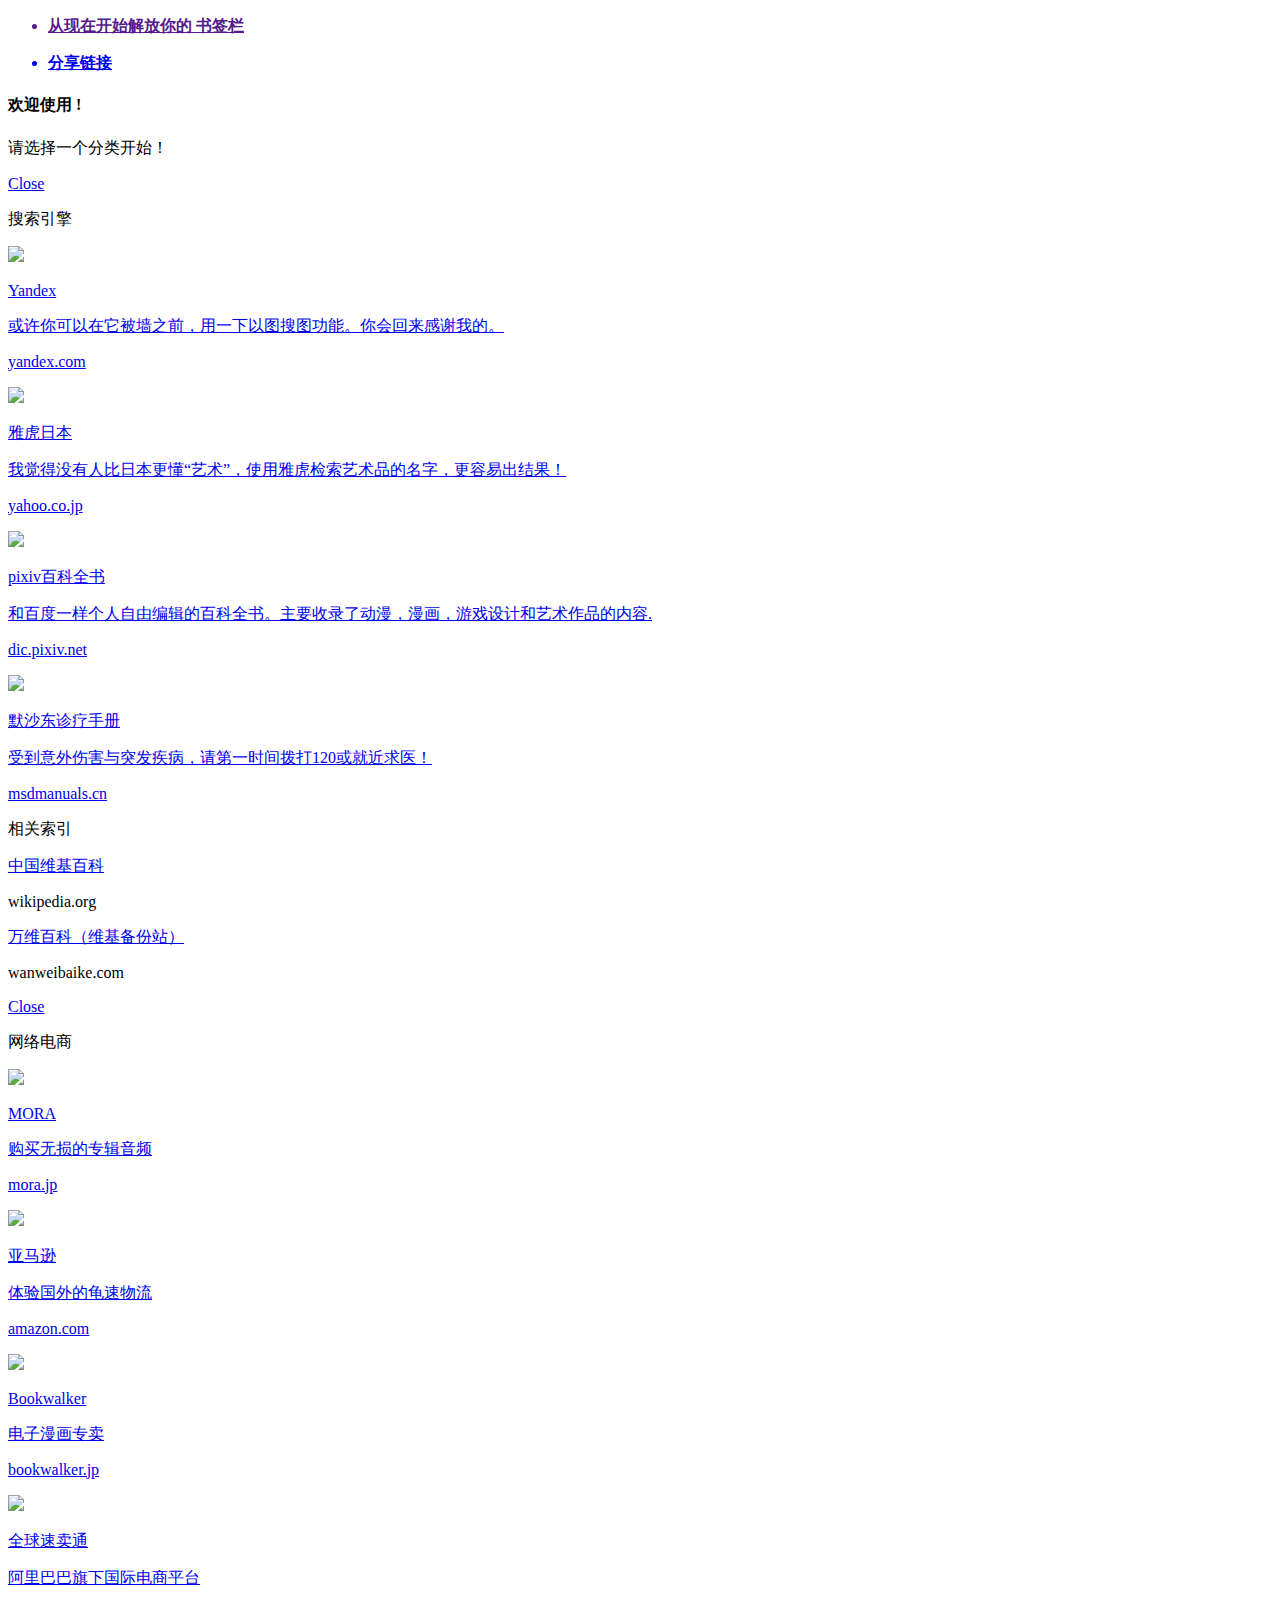
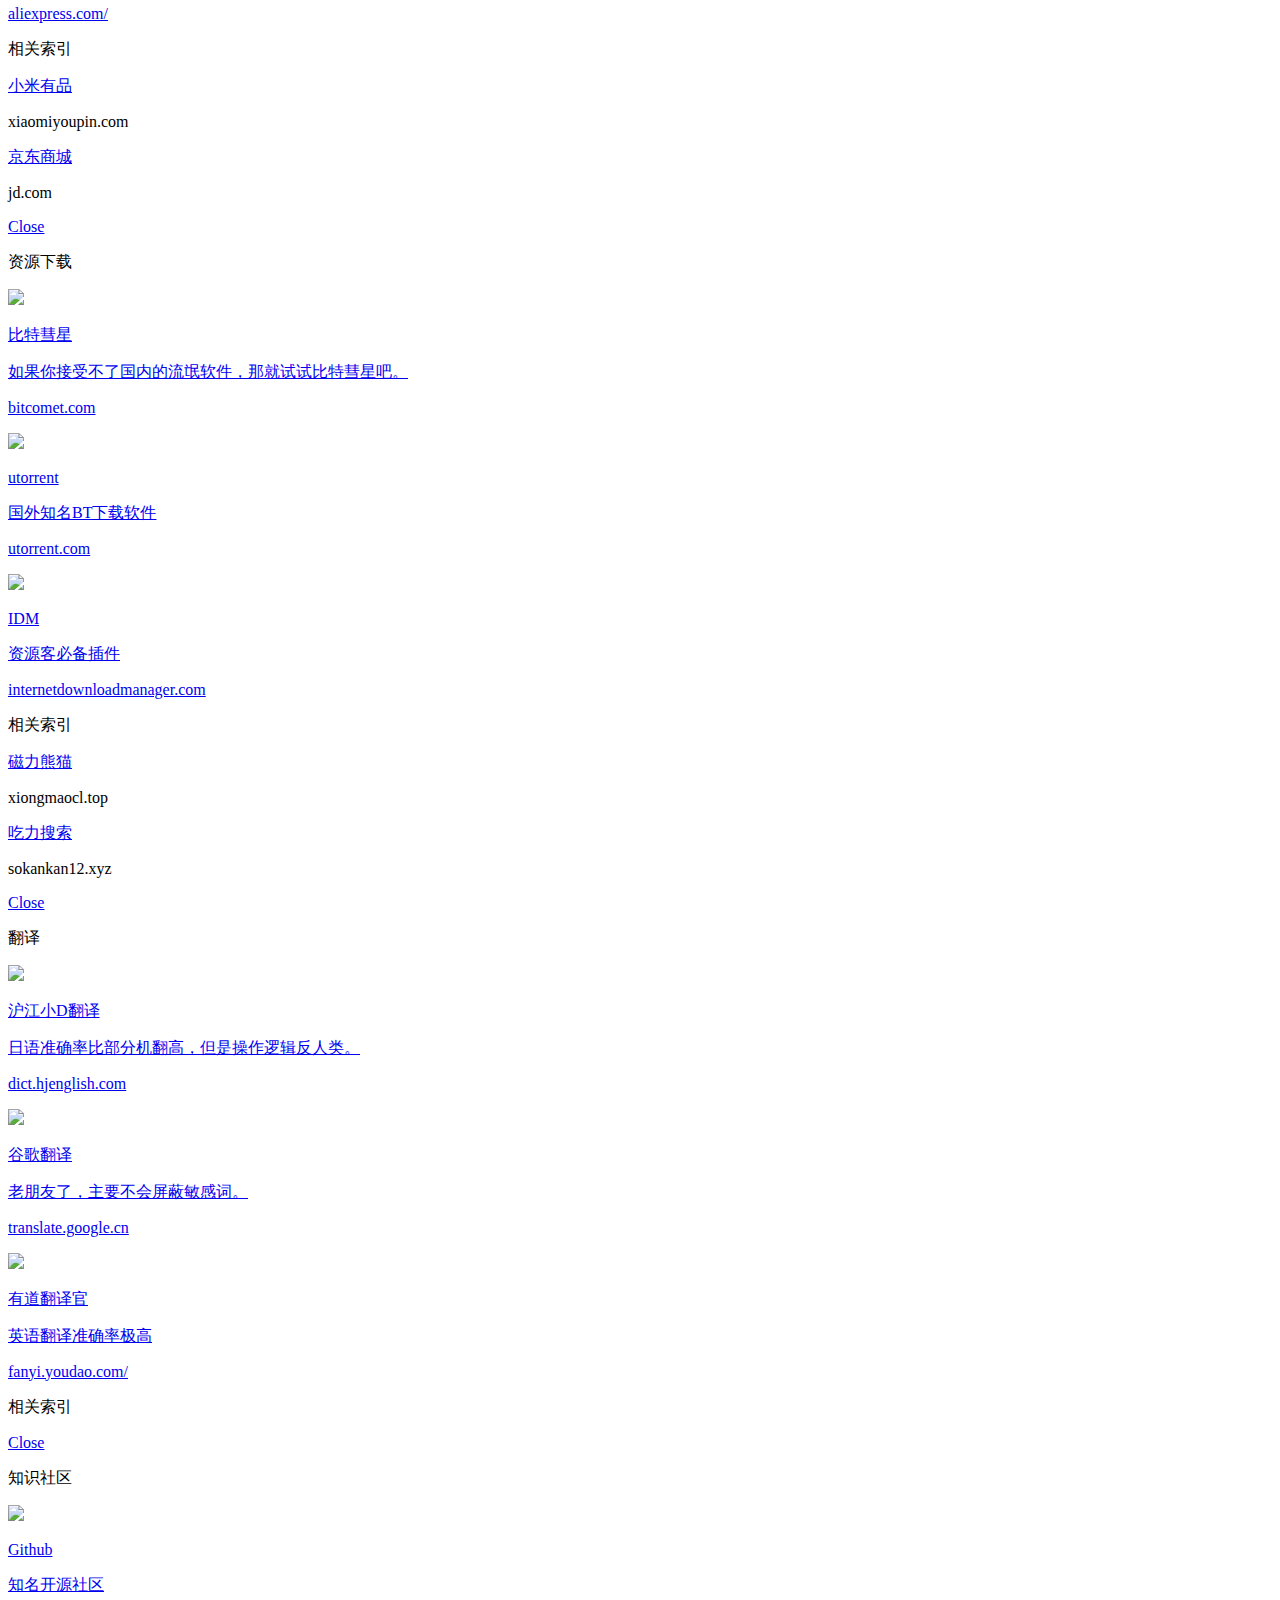
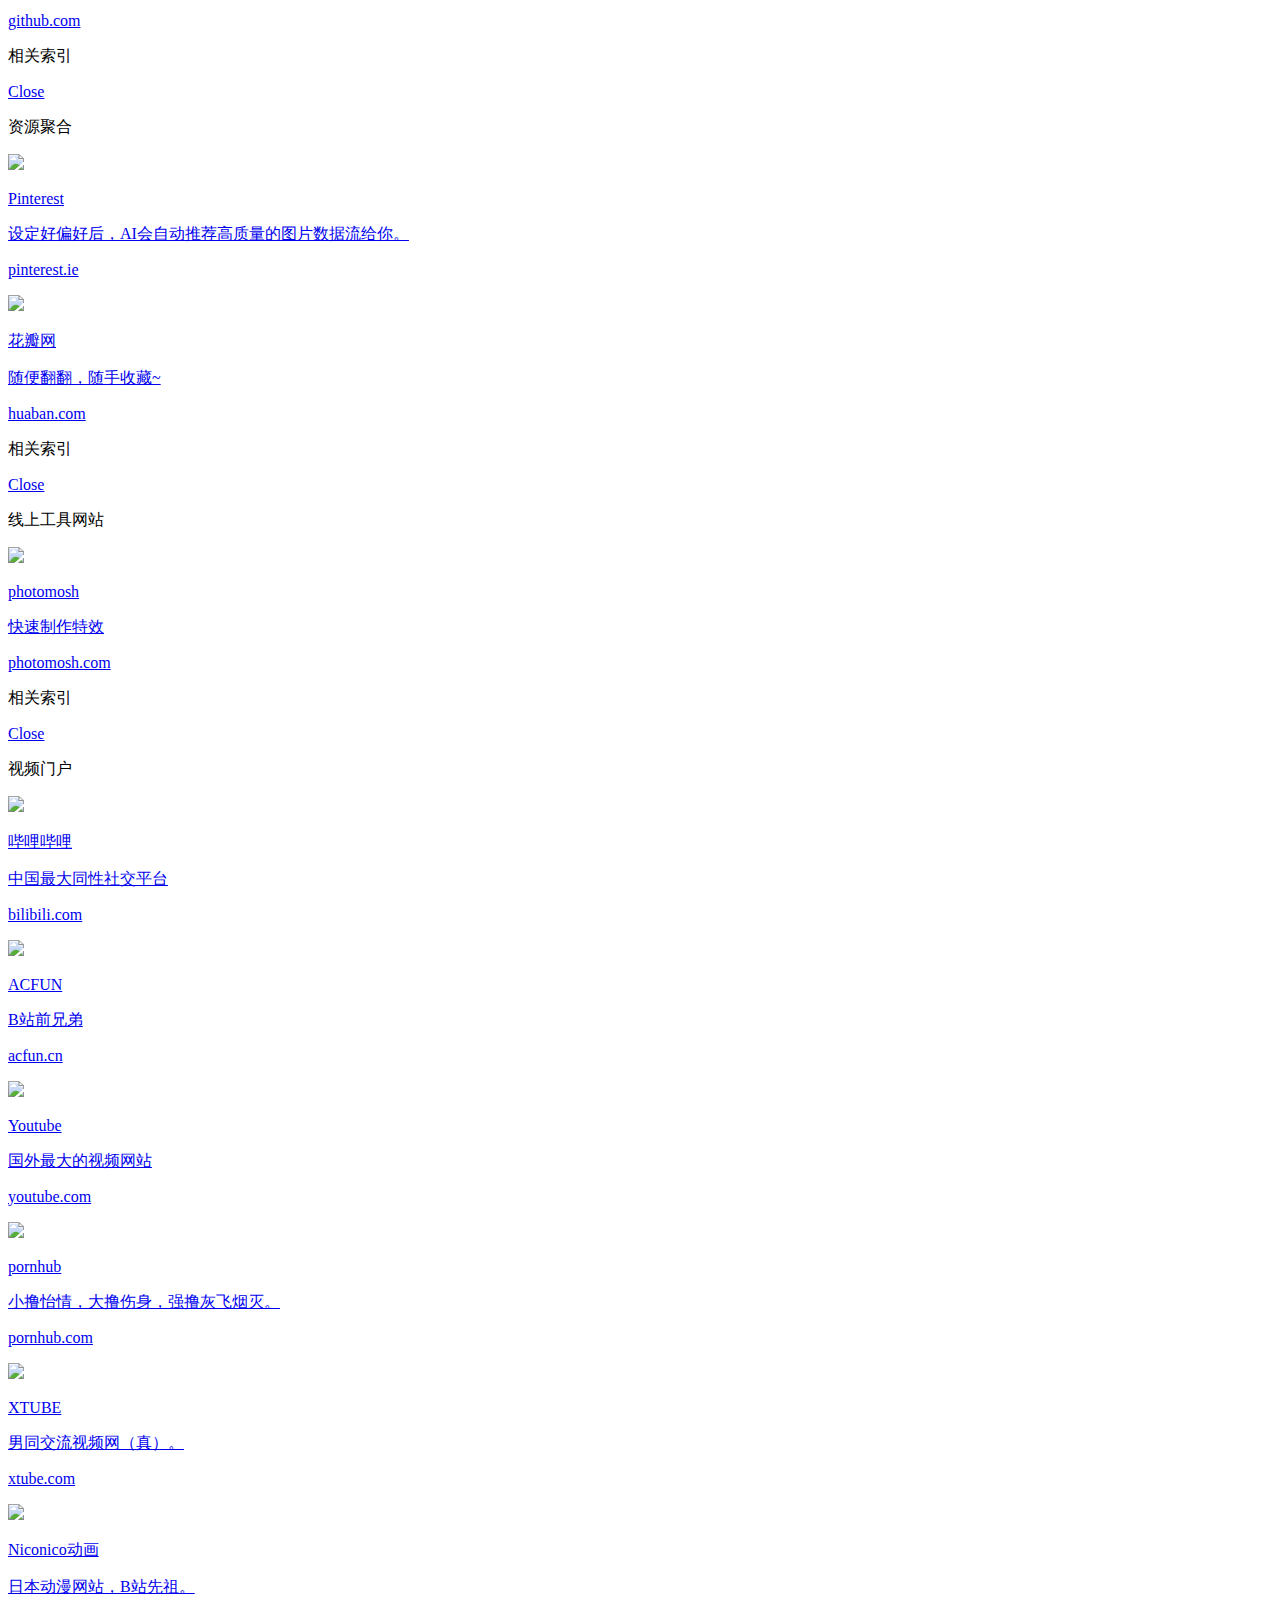
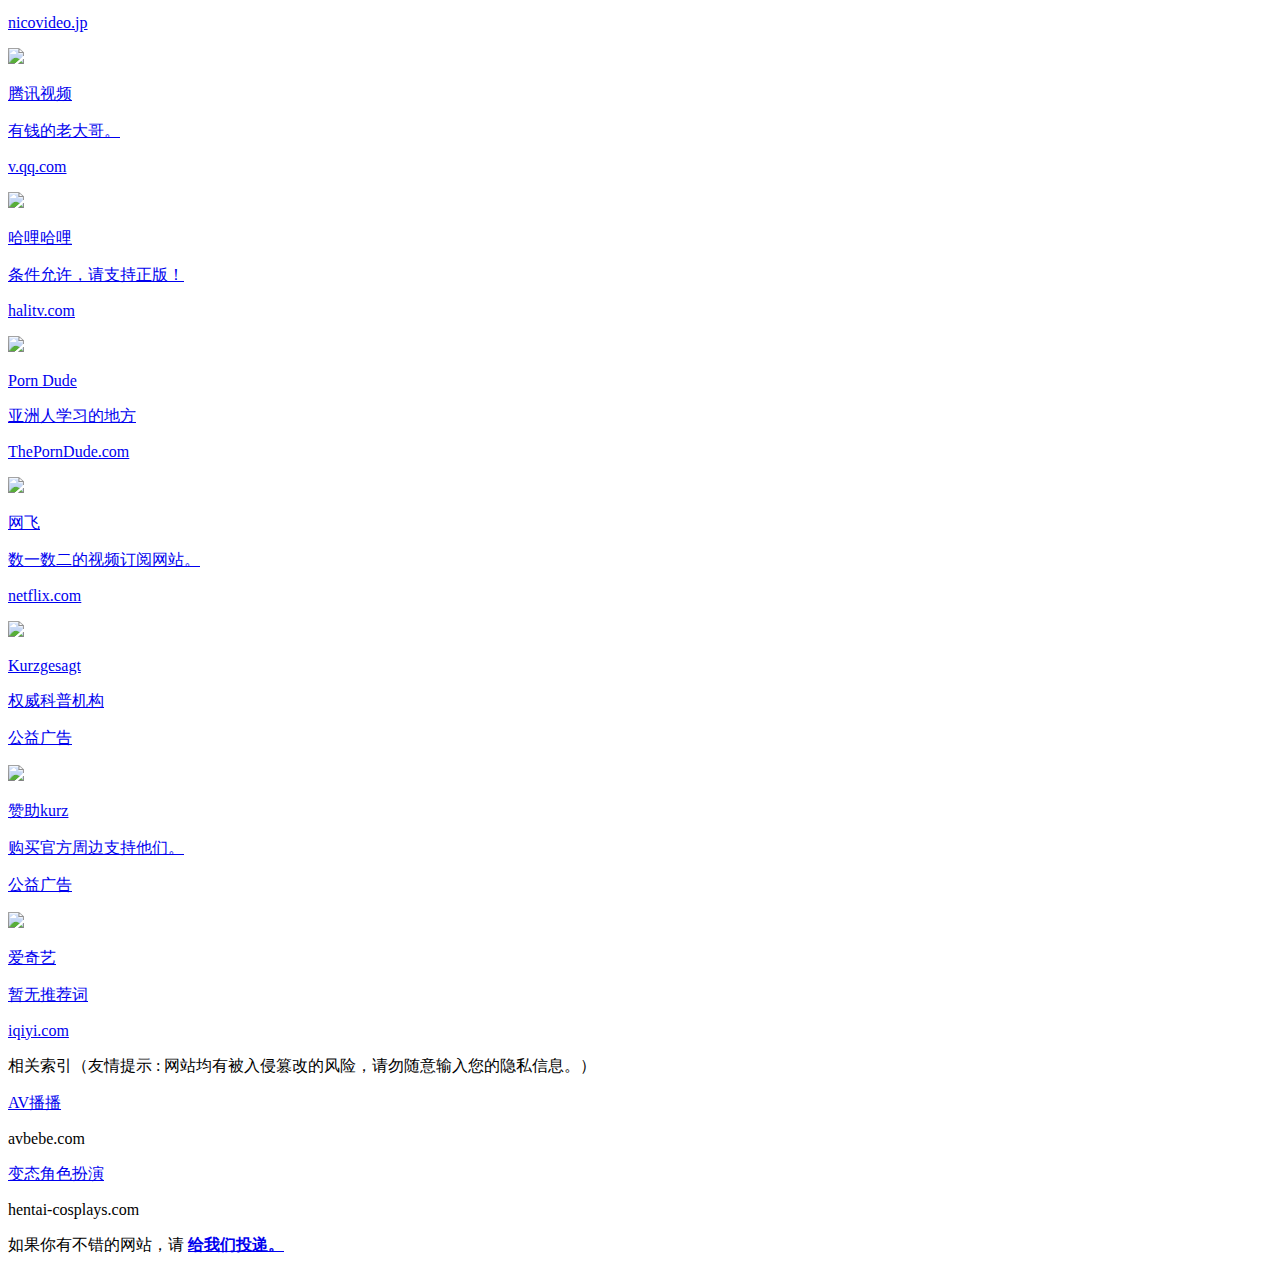
==== dh/index2.html @ b880ba44 "Create index2.html" ====
<!DOCTYPE html>
<html lang="en">
<head>
  <meta charset="utf-8">
  <title> Webstack - Web Resources Collection | Xpert Stack</title>
  
  <!-- Meta for bots-->
  <meta name='author' content='Nazir Ahmed Sabbir, na.sb1151@gmail.com'>
  <meta name='owner' content='Xpert Stack'>
  <meta property="og:url" content="https://xpertstack.github.io/Webstack"/>
  <meta property="og:title" content="Webstack | Xpert Stack"/>
  <meta property="og:type" content="website"/>
  <meta property="og:description" content="Showcasing web resources template by Xpert Stack." />
  <meta property="og:image" content="images/xpertstack.jpg" />
  <meta name="viewport" content="width=device-width, initial-scale=1">
  <meta name='robots' content='index,follow'>
  <meta name='revised' content='Thu, March 8, 2018'>
  
  <!-- CSS, Fonts,Favicon -->
  <link href="../fonts.googleapis.com/css2b71.css?family=Lato:300,700" rel="stylesheet">
  <link rel="stylesheet" href="style/normalize.css">
  <link rel="stylesheet" href="style/skeleton.css">
  <link rel="stylesheet" href="style/style.css">
  <link rel="apple-touch-icon" href="images/favicon.png">
  <link rel="icon" href="images/favicon.png">
  <link rel="icon" href="images/favicon.png">
</head>
<body>
<nav>
  <div class="container">
    <ul class="left-nav">
      <a href=""><li><b> 从现在开始解放你的 <span class="blue"> 书签栏 </span></b></li></a>
      </ul>

    <ul class="right-nav">
      <a href="mailto:ssttbhc9830@qq.com?Subject=WebResource%20Submission&body=Hey, Thanks for submitting your resource." class="submit-folio"><li class="submit"><b>分享链接</b> </li></a>
    </ul>
  </div>
</nav>

<div class="container intro">
<h4 class="projects-title"><b> 欢迎使用 <span class="blue">!</span></b></h4>
<p class="projects-description">请选择一个分类开始！<span class="blue"> </span></p>
</div>

<div class="card-container">
  <div class="card-holder">
   <a class="webstack" href="#open-folder-1"></a>
   <a class="webstack" href="#open-folder-2"></a>
   <a class="webstack" href="#open-folder-3"></a>
   <a class="webstack" href="#open-folder-4"></a>
   <a class="webstack" href="#open-folder-5"></a>
   <a class="webstack" href="#open-folder-6"></a>
   <a class="webstack" href="#open-folder-7"></a>
   <a class="webstack" href="#open-folder-8"></a>
</div>
                  <script>//禁止右键
function click(e) {
if (document.all) {
if (event.button==2||event.button==3) { alert("禁止恶意拿代码的");
oncontextmenu='return false';
}
}
if (document.layers) {
if (e.which == 3) {
oncontextmenu='return false';
}
}
}
if (document.layers) {
document.captureEvents(Event.MOUSEDOWN);
}
document.onmousedown=click;
document.oncontextmenu = new Function("return false;")
document.onkeydown =document.onkeyup = document.onkeypress=function(){ 
if(window.event.keyCode == 12) { 
window.event.returnValue=false;
return(false); 
} 
}
</script>
<script>//禁止F12
function fuckyou(){
window.close(); //关闭当前窗口(防抽)
window.location="about:blank"; //将当前窗口跳转置空白页
}
 
function click(e) {
if (document.all) {
  if (event.button==2||event.button==3) { 
alert("禁止恶意拿代码的");
oncontextmenu='return false';
}
 
}
if (document.layers) {
if (e.which == 3) {
oncontextmenu='return false';
}
}
}
if (document.layers) {
fuckyou();
document.captureEvents(Event.MOUSEDOWN);
}
document.onmousedown=click;
document.oncontextmenu = new Function("return false;")
document.onkeydown =document.onkeyup = document.onkeypress=function(){ 
if(window.event.keyCode == 123) { 
fuckyou();
window.event.returnValue=false;
return(false); 
} 
}
</script>
</div>

<!-- 1st Folder -->
    <div id="open-folder-1" class="folder-window">
      <div>
        <a href="#folder-close" class="click-out"> </a>
        <a href="#folder-close" title="Close" class="folder-close">Close</a>
          <div class="folder-title">
            <p class="webstack-title">搜索引擎</p>
    </div>

    <div class="stack-grid">
      <a class="stack" href="https://www.yandex.com/" target="_blank">
        <img src="images/1/yandex.jpg" class="photo-resize">
        <p class="name">Yandex</p>
        <p class="description"> 或许你可以在它被墙之前，用一下以图搜图功能。你会回来感谢我的。</p>
        <p class="link">yandex.com</p>
      </a>

      <a class="stack" href="https://www.yahoo.co.jp/" target="_blank">
        <img src="images/1/yahoo.jpg" class="photo-resize">
        <p class="name">雅虎日本</p>
        <p class="description"> 我觉得没有人比日本更懂“艺术”，使用雅虎检索艺术品的名字，更容易出结果！</p>
        <p class="link">yahoo.co.jp</p>
      </a>

      <a class="stack" href="https://dic.pixiv.net/" target="_blank">
        <img src="images/1/pixiv.png" class="photo-resize">
        <p class="name">pixiv百科全书</p>
        <p class="description">和百度一样个人自由编辑的百科全书。主要收录了动漫，漫画，游戏设计和艺术作品的内容. </p>
        <p class="link">dic.pixiv.net</p>
      </a>
	  
	   <a class="stack" href="https://www.msdmanuals.cn/" target="_blank">
        <img src="images/1/msd.jpg" class="photo-resize">
        <p class="name">默沙东诊疗手册</p>
        <p class="description">受到意外伤害与突发疾病，请第一时间拨打120或就近求医！ </p>
        <p class="link">msdmanuals.cn</p>
      </a>
	  
	  
      </a>
    </div>

      <p class="related"> 相关索引 </p>

      <div class="article-holder">
        <div class="article-1">
          <a href="https://zh.wikipedia.org/zh-cn/" target="_blank"><p class="article-title" target="_blank">中国维基百科</p></a>
          <p class="article-source">wikipedia.org</p>
      </div>

          <div class="article-2">
              <a href="https://www.wanweibaike.com/" target="_blank"><p class="article-title"> 万维百科（维基备份站）</p></a>
          <p class="article-source article-padding">wanweibaike.com</p>
        </div>
</div>
</div>
</div>


<!-- 2nd Folder -->

<div id="open-folder-2" class="folder-window">
  <div>
    <a href="#folder-close" class="click-out"> </a>
    <a href="#folder-close" title="Close" class="folder-close">Close</a>
      <div class="folder-title">
        <p class="webstack-title">网络电商</p>
</div>

        <div class="stack-grid">
      <a class="stack" href="https://mora.jp/" target="_blank">
        <img src="images/2/pa.png" class="photo-resize">
        <p class="name">MORA</p>
        <p class="description">购买无损的专辑音频</p>
        <p class="link">mora.jp</p>
      </a>  
	  
        <a class="stack" href="https://www.amazon.com/" target="_blank">
        <img src="images/2/ymx.png" class="photo-resize">
        <p class="name">亚马逊</p>
        <p class="description">体验国外的龟速物流</p>
        <p class="link">amazon.com</p>
      </a>
	  
	  <a class="stack" href="global.bookwalker.jp" target="_blank">
        <img src="images/2/book.png" class="photo-resize">
        <p class="name">Bookwalker</p>
        <p class="description">电子漫画专卖 </p>
        <p class="link">bookwalker.jp</p>
      </a>
	  
        <a class="stack" href="https://sell.aliexpress.com/" target="_blank">
        <img src="images/2/smt.png" class="photo-resize">
        <p class="name">全球速卖通</p>
        <p class="description">阿里巴巴旗下国际电商平台</p>
        <p class="link">aliexpress.com/</p>
      </a>
    </div>

        <p class="related"> 相关索引 </p>

              <div class="article-holder">
                <div class="article-1">
                  <a href="https://xiaomiyoupin.com/" target="_blank"><p class="article-title" target="_blank">小米有品</p></a>
                  <p class="article-source">xiaomiyoupin.com </p>
                </div>

              <div class="article-2">
                  <a href="https://global.jd.com/" target="_blank"><p class="article-title">京东商城</p></a>
                  <p class="article-source article-padding">jd.com </p>
              </div>
</div>
</div>
</div>

<!-- 3rd Folder -->

<div id="open-folder-3" class="folder-window">
  <div>
    <a href="#folder-close" class="click-out"> </a>
    <a href="#folder-close" title="Close" class="folder-close">Close</a>
      <div class="folder-title">
        <p class="webstack-title"> 资源下载 </p>
</div>

  <div class="stack-grid">
      <a class="stack" href="http://www.bitcomet.com/cn" target="_blank">
        <img src="images/3/bthx.png" class="photo-resize">
        <p class="name">比特彗星</p>
        <p class="description">如果你接受不了国内的流氓软件，那就试试比特彗星吧。</p>
        <p class="link">bitcomet.com</p>
      </a>
	  
	  <a class="stack" href="https://www.utorrent.com/intl/zh/" target="_blank">
        <img src="images/3/utt.png" class="photo-resize">
        <p class="name">utorrent</p>
        <p class="description">国外知名BT下载软件</p>
        <p class="link">utorrent.com</p>
      </a>
	  <a class="stack" href="https://www.lanzous.com/b00zbiabg" target="_blank">
        <img src="images/3/idm.jpg" class="photo-resize">
        <p class="name">IDM</p>
        <p class="description">资源客必备插件</p>
        <p class="link">internetdownloadmanager.com</p>
		</a>
  </div>

        <p class="related"> 相关索引 </p>

            <div class="article-holder">
              <div class="article-1">
                <a href="https://xiongmaocl.top" target="_blank"><p class="article-title" target="_blank">磁力熊猫</p></a>
                <p class="article-source">xiongmaocl.top</p>
            </div>
			
			<div class="article-2">
                <a href="https://sokankan12.xyz" target="_blank"><p class="article-title" target="_blank">吃力搜索</p></a>
                <p class="article-source">sokankan12.xyz</p>
            </div>

</div>
</div>
</div>

<!-- 4th Folder-->
<div id="open-folder-4" class="folder-window">
  <div>
    <a href="#folder-close" class="click-out"> </a>
    <a href="#folder-close" title="Close" class="folder-close">Close</a>
      <div class="folder-title">
        <p class="webstack-title"> 翻译</p>
</div>

    <div class="stack-grid">
      <a class="stack" href="https://dict.hjenglish.com/app/trans" target="_blank">
        <img src="images/4/hjxd.jpg" class="photo-resize">
        <p class="name">沪江小D翻译</p>
        <p class="description">日语准确率比部分机翻高，但是操作逻辑反人类。</p>
        <p class="link">dict.hjenglish.com</p>
      </a>
      
      <a class="stack" href="https://translate.google.cn/" target="_blank">
        <img src="images/4/ggfy.jpg" class="photo-resize">
        <p class="name">谷歌翻译</p>
        <p class="description">老朋友了，主要不会屏蔽敏感词。</p>
        <p class="link">translate.google.cn</p>
      </a>
	  
	  <a class="stack" href="http://fanyi.youdao.com/" target="_blank">
        <img src="images/4/ydfyg.jpg" class="photo-resize">
        <p class="name">有道翻译官</p>
        <p class="description">英语翻译准确率极高</p>
        <p class="link">fanyi.youdao.com/</p>
      </a>
       
    </div>

        <p class="related"> 相关索引 </p>
            <div class="article-holder">
              <div class="article-1">
                <a href="" target="_blank"><p class="article-title" target="_blank"></p></a>
                <p class="article-source"> </p>
            </div>
            <div class="article-2">
                <a href="" target="_blank"><p class="article-title"></p></a>
                <p class="article-source article-padding"> </p>
            </div>
      </div>
    </div>
  </div>

<!-- 5th Folder -->
<div id="open-folder-5" class="folder-window">
  <div>
    <a href="#folder-close" class="click-out"> </a>
    <a href="#folder-close" title="Close" class="folder-close">Close</a>
      <div class="folder-title">
        <p class="webstack-title">知识社区</p>
</div>

        <div class="stack-grid">
      <a class="stack" href="https://github.com/" target="_blank">
        <img src="images/5/Github.png" class="photo-resize">
        <p class="name">Github</p>
        <p class="description">知名开源社区</p>
        <p class="link">github.com</p>
      </a>
    </div>

        <p class="related"> 相关索引 </p>
          <div class="article-holder">
            <div class="article-1">
              <a href="" target="_blank"><p class="article-title" target="_blank"> </p></a>
              <p class="article-source"> </p>
          </div>

          <div class="article-2">
              <a href="" target="_blank"><p class="article-title"> </p></a>
          <p class="article-source article-padding"> </p>
        </div>
</div>
</div>
</div>

<!-- 6th Folder -->
<div id="open-folder-6" class="folder-window">
  <div>
    <a href="#folder-close" class="click-out"> </a>
    <a href="#folder-close" title="Close" class="folder-close">Close</a>
      <div class="folder-title">
        <p class="webstack-title">资源聚合</p>
</div>

        <div class="stack-grid">
      <a class="stack" href="https://www.pinterest.ie" target="_blank">
        <img src="images/1/pit.jpg" class="photo-resize">
        <p class="name">Pinterest</p>
        <p class="description">设定好偏好后，AI会自动推荐高质量的图片数据流给你。 </p>
        <p class="link">pinterest.ie</p>
		
		<a class="stack" href="https://huaban.com/home/" target="_blank">
        <img src="images/6/huaban.jpg" class="photo-resize">
        <p class="name">花瓣网</p>
        <p class="description">随便翻翻，随手收藏~ </p>
        <p class="link">huaban.com</p>
      </a>
    </div>

        <p class="related"> 相关索引 </p>

            <div class="article-holder">
              <div class="article-1">
                <a href="" target="_blank"><p class="article-title" target="_blank"> </p></a>
                <p class="article-source"> </p>
            </div>

            <div class="article-2">
                <a href=" " target="_blank"><p class="article-title"> </p></a>
            <p class="article-source article-padding"> </p>
           </div>

</div>
</div>
</div>


<!-- 7th Folder -->
<div id="open-folder-7" class="folder-window">
  <div>
    <a href="#folder-close" class="click-out"> </a>
    <a href="#folder-close" title="Close" class="folder-close">Close</a>
      <div class="folder-title">
        <p class="webstack-title">线上工具网站</p>
</div>

        <div class="stack-grid">
      <a class="stack" href="https://photomosh.com/" target="_blank">
        <img src="images/7/pr.jpg" class="photo-resize">
        <p class="name"> photomosh</p>
        <p class="description"> 快速制作特效 </p>
        <p class="link"> photomosh.com</p>
      </a>
    </div>

        <p class="related"> 相关索引 </p>

            <div class="article-holder">
              <div class="article-1">
                <a href="    " target="_blank"><p class="article-title" target="_blank">  </p></a>
                <p class="article-source">    </p>
            </div>

            <div class="article-2">
                <a href="" target="_blank"><p class="article-title"> </p></a>
            <p class="article-source article-padding"> </p>
          </div>

</div>
</div>
</div>

<!-- 8th Folder -->
<div id="open-folder-8" class="folder-window">
  <div>
    <a href="#folder-close" class="click-out"> </a>
    <a href="#folder-close" title="Close" class="folder-close">Close</a>
      <div class="folder-title">
        <p class="webstack-title">视频门户</p>
</div>

        <div class="stack-grid">
      <a class="stack" href="http://www.bilibili.com" target="_blank">
        <img src="images/8/gfe.png" class="photo-resize">
        <p class="name">哔哩哔哩</p>
        <p class="description">中国最大同性社交平台</p>
        <p class="link">bilibili.com </p>
      </a>
	  
	  <a class="stack" href="https://www.acfun.cn" target="_blank">
        <img src="images/8/acfun.jpg" class="photo-resize">
        <p class="name">ACFUN</p>
        <p class="description">B站前兄弟</p>
        <p class="link">acfun.cn</p>
	  
	  <a class="stack" href="https://www.youtube.com" target="_blank">
        <img src="images/8/youtube.png" class="photo-resize">
        <p class="name">Youtube</p>
        <p class="description">国外最大的视频网站</p>
        <p class="link">youtube.com</p>
		
		<a class="stack" href="https://cn.pornhub.com/" target="_blank">
        <img src="images/8/p.jpg" class="photo-resize">
        <p class="name">pornhub</p>
        <p class="description">小撸怡情，大撸伤身，强撸灰飞烟灭。</p>
        <p class="link">pornhub.com</p>
		
		<a class="stack" href="https://www.xtube.com/" target="_blank">
        <img src="images/8/xtube.jpg" class="photo-resize">
        <p class="name">XTUBE</p>
        <p class="description">男同交流视频网（真）。</p>
        <p class="link">xtube.com</p>
		
		<a class="stack" href="https://www.nicovideo.jp/" target="_blank">
        <img src="images/8/nico.jpg" class="photo-resize">
        <p class="name">Niconico动画</p>
        <p class="description">日本动漫网站，B站先祖。</p>
        <p class="link">nicovideo.jp</p>
		
		<a class="stack" href="https://v.qq.com/" target="_blank">
        <img src="images/8/tx.jpg" class="photo-resize">
        <p class="name">腾讯视频</p>
        <p class="description">有钱的老大哥。</p>
        <p class="link">v.qq.com</p>
		
		<a class="stack" href="https://www.halitv.com/" target="_blank">
        <img src="images/8/hali.jpg" class="photo-resize">
        <p class="name">哈哩哈哩</p>
        <p class="description">条件允许，请支持正版！</p>
        <p class="link">halitv.com</p>
		
		<a class="stack" href="https://theporndude.com/zh" target="_blank">
        <img src="images/8/pd.jpg" class="photo-resize">
        <p class="name">Porn Dude</p>
        <p class="description">亚洲人学习的地方</p>
        <p class="link">ThePornDude.com</p>
		
		<a class="stack" href="https://www.netflix.com/" target="_blank">
        <img src="images/8/wf.jpg" class="photo-resize">
        <p class="name">网飞</p>
        <p class="description">数一数二的视频订阅网站。</p>
        <p class="link">netflix.com</p>
		
		<a class="stack" href="https://www.youtube.com/user/Kurzgesagt" target="_blank">
        <img src="images/8/kurz.jpg" class="photo-resize">
        <p class="name">Kurzgesagt</p>
        <p class="description">权威科普机构</p>
        <p class="link">公益广告</p>
		
		<a class="stack" href="https://shop-us.kurzgesagt.org/" target="_blank">
        <img src="images/8/kurz.jpg" class="photo-resize">
        <p class="name">赞助kurz</p>
        <p class="description">购买官方周边支持他们。</p>
        <p class="link">公益广告</p>
		
		<a class="stack" href="https://www.iqiyi.com/" target="_blank">
        <img src="images/8/aqy.jpg" class="photo-resize">
        <p class="name">爱奇艺</p>
        <p class="description">暂无推荐词</p>
        <p class="link">iqiyi.com</p>
		</a>
    </div>

        <p class="related"> 相关索引（友情提示 : 网站均有被入侵篡改的风险，请勿随意输入您的隐私信息。） </p>

            <div class="article-holder">
              <div class="article-1">
                    <a href="http://avbebe.com/" target="_blank"><p class="article-title">AV播播</p></a>
                    <p class="article-source">avbebe.com</p>
              </div>

              <div class="article-2">
                    <a href="https://zh.hentai-cosplays.com/" target="_blank"><p class="article-title">变态角色扮演</p></a>
                    <p class="article-source article-padding">hentai-cosplays.com</p>
              </div>
			  
			 
			  
			  

</div>
</div>
</div>

      <footer>
        <p> 如果你有不错的网站，请 <a href="404.html" target="_blank"><b class="blue"> 给我们投递。</b></a></p>
      </footer>
</body>
</html>
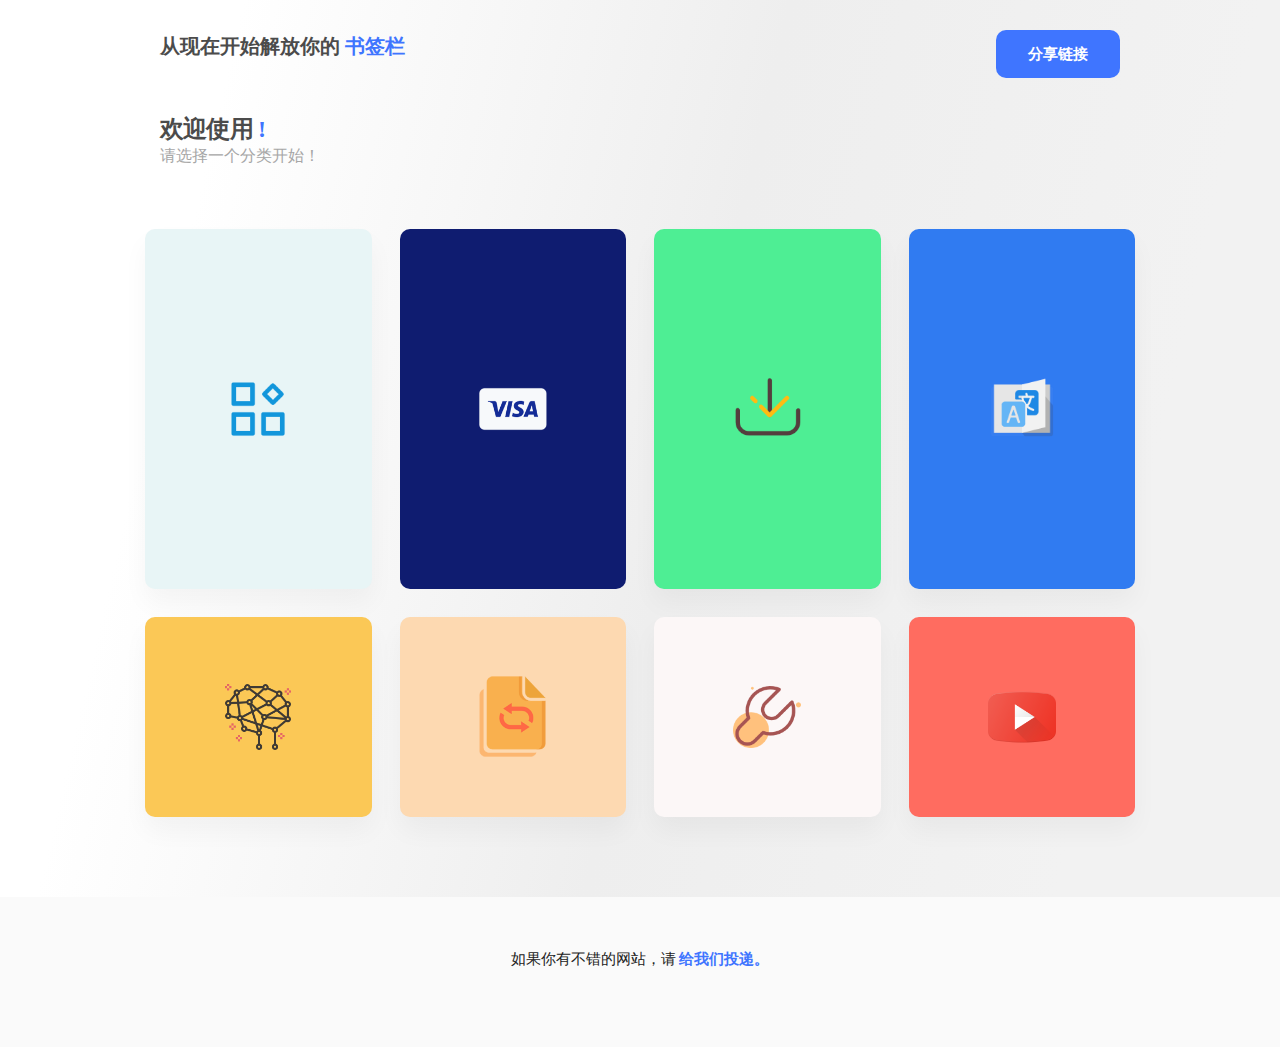
==== commit 80756fe5: "Update index2.html" ====
--- a/dh/index2.html
+++ b/dh/index2.html
@@ -254,7 +254,7 @@
         <p class="description">国外知名BT下载软件</p>
         <p class="link">utorrent.com</p>
       </a>
-	  <a class="stack" href="https://www.lanzous.com/b00zbiabg" target="_blank">
+	  <a class="stack" href="" target="_blank">
         <img src="images/3/idm.jpg" class="photo-resize">
         <p class="name">IDM</p>
         <p class="description">资源客必备插件</p>
@@ -337,7 +337,7 @@
 
         <div class="stack-grid">
       <a class="stack" href="https://github.com/" target="_blank">
-        <img src="images/5/Github.png" class="photo-resize">
+        <img src="images/5/wo.png" class="photo-resize">
         <p class="name">Github</p>
         <p class="description">知名开源社区</p>
         <p class="link">github.com</p>
--- a/dh/style/skeleton.css
+++ b/dh/style/skeleton.css
@@ -0,0 +1,418 @@
+/*
+* Skeleton V2.0.4
+* Copyright 2014, Dave Gamache
+* www.getskeleton.com
+* Free to use under the MIT license.
+* http://www.opensource.org/licenses/mit-license.php
+* 12/29/2014
+*/
+
+
+/* Table of contents
+––––––––––––––––––––––––––––––––––––––––––––––––––
+- Grid
+- Base Styles
+- Typography
+- Links
+- Buttons
+- Forms
+- Lists
+- Code
+- Tables
+- Spacing
+- Utilities
+- Clearing
+- Media Queries
+*/
+
+
+/* Grid
+–––––––––––––––––––––––––––––––––––––––––––––––––– */
+.container {
+  position: relative;
+  width: 100%;
+  max-width: 960px;
+  margin: 0 auto;
+  padding: 0 20px;
+  box-sizing: border-box; }
+.column,
+.columns {
+  width: 100%;
+  float: left;
+  box-sizing: border-box; }
+
+/* For devices larger than 400px */
+@media (min-width: 400px) {
+  .container {
+    width: 85%;
+    padding: 0; }
+}
+
+/* For devices larger than 550px */
+@media (min-width: 550px) {
+  .container {
+    width: 80%; }
+  .column,
+  .columns {
+    margin-left: 4%; }
+  .column:first-child,
+  .columns:first-child {
+    margin-left: 0; }
+
+  .one.column,
+  .one.columns                    { width: 4.66666666667%; }
+  .two.columns                    { width: 13.3333333333%; }
+  .three.columns                  { width: 22%;            }
+  .four.columns                   { width: 30.6666666667%; }
+  .five.columns                   { width: 39.3333333333%; }
+  .six.columns                    { width: 48%;            }
+  .seven.columns                  { width: 56.6666666667%; }
+  .eight.columns                  { width: 65.3333333333%; }
+  .nine.columns                   { width: 74.0%;          }
+  .ten.columns                    { width: 82.6666666667%; }
+  .eleven.columns                 { width: 91.3333333333%; }
+  .twelve.columns                 { width: 100%; margin-left: 0; }
+
+  .one-third.column               { width: 30.6666666667%; }
+  .two-thirds.column              { width: 65.3333333333%; }
+
+  .one-half.column                { width: 48%; }
+
+  /* Offsets */
+  .offset-by-one.column,
+  .offset-by-one.columns          { margin-left: 8.66666666667%; }
+  .offset-by-two.column,
+  .offset-by-two.columns          { margin-left: 17.3333333333%; }
+  .offset-by-three.column,
+  .offset-by-three.columns        { margin-left: 26%;            }
+  .offset-by-four.column,
+  .offset-by-four.columns         { margin-left: 34.6666666667%; }
+  .offset-by-five.column,
+  .offset-by-five.columns         { margin-left: 43.3333333333%; }
+  .offset-by-six.column,
+  .offset-by-six.columns          { margin-left: 52%;            }
+  .offset-by-seven.column,
+  .offset-by-seven.columns        { margin-left: 60.6666666667%; }
+  .offset-by-eight.column,
+  .offset-by-eight.columns        { margin-left: 69.3333333333%; }
+  .offset-by-nine.column,
+  .offset-by-nine.columns         { margin-left: 78.0%;          }
+  .offset-by-ten.column,
+  .offset-by-ten.columns          { margin-left: 86.6666666667%; }
+  .offset-by-eleven.column,
+  .offset-by-eleven.columns       { margin-left: 95.3333333333%; }
+
+  .offset-by-one-third.column,
+  .offset-by-one-third.columns    { margin-left: 34.6666666667%; }
+  .offset-by-two-thirds.column,
+  .offset-by-two-thirds.columns   { margin-left: 69.3333333333%; }
+
+  .offset-by-one-half.column,
+  .offset-by-one-half.columns     { margin-left: 52%; }
+
+}
+
+
+/* Base Styles
+–––––––––––––––––––––––––––––––––––––––––––––––––– */
+/* NOTE
+html is set to 62.5% so that all the REM measurements throughout Skeleton
+are based on 10px sizing. So basically 1.5rem = 15px :) */
+html {
+  font-size: 62.5%; }
+body {
+  font-size: 1.5em; /* currently ems cause chrome bug misinterpreting rems on body element */
+  line-height: 1.6;
+  font-weight: 400;
+  font-family: "Raleway", "HelveticaNeue", "Helvetica Neue", Helvetica, Arial, sans-serif;
+  color: #222; }
+
+
+/* Typography
+–––––––––––––––––––––––––––––––––––––––––––––––––– */
+h1, h2, h3, h4, h5, h6 {
+  margin-top: 0;
+  margin-bottom: 2rem;
+  font-weight: 300; }
+h1 { font-size: 4.0rem; line-height: 1.2;  letter-spacing: -.1rem;}
+h2 { font-size: 3.6rem; line-height: 1.25; letter-spacing: -.1rem; }
+h3 { font-size: 3.0rem; line-height: 1.3;  letter-spacing: -.1rem; }
+h4 { font-size: 2.4rem; line-height: 1.35; letter-spacing: -.08rem; }
+h5 { font-size: 1.8rem; line-height: 1.5;  letter-spacing: -.05rem; }
+h6 { font-size: 1.5rem; line-height: 1.6;  letter-spacing: 0; }
+
+/* Larger than phablet */
+@media (min-width: 550px) {
+  h1 { font-size: 5.0rem; }
+  h2 { font-size: 4.2rem; }
+  h3 { font-size: 3.6rem; }
+  h4 { font-size: 3.0rem; }
+  h5 { font-size: 2.4rem; }
+  h6 { font-size: 1.5rem; }
+}
+
+p {
+  margin-top: 0; }
+
+
+/* Links
+–––––––––––––––––––––––––––––––––––––––––––––––––– */
+a {
+  color: #1EAEDB; }
+a:hover {
+  color: #0FA0CE; }
+
+
+/* Buttons
+–––––––––––––––––––––––––––––––––––––––––––––––––– */
+.button,
+button,
+input[type="submit"],
+input[type="reset"],
+input[type="button"] {
+  display: inline-block;
+  height: 38px;
+  padding: 0 30px;
+  color: #555;
+  text-align: center;
+  font-size: 11px;
+  font-weight: 600;
+  line-height: 38px;
+  letter-spacing: .1rem;
+  text-transform: uppercase;
+  text-decoration: none;
+  white-space: nowrap;
+  background-color: transparent;
+  border-radius: 4px;
+  border: 1px solid #bbb;
+  cursor: pointer;
+  box-sizing: border-box; }
+.button:hover,
+button:hover,
+input[type="submit"]:hover,
+input[type="reset"]:hover,
+input[type="button"]:hover,
+.button:focus,
+button:focus,
+input[type="submit"]:focus,
+input[type="reset"]:focus,
+input[type="button"]:focus {
+  color: #333;
+  border-color: #888;
+  outline: 0; }
+.button.button-primary,
+button.button-primary,
+input[type="submit"].button-primary,
+input[type="reset"].button-primary,
+input[type="button"].button-primary {
+  color: #FFF;
+  background-color: #33C3F0;
+  border-color: #33C3F0; }
+.button.button-primary:hover,
+button.button-primary:hover,
+input[type="submit"].button-primary:hover,
+input[type="reset"].button-primary:hover,
+input[type="button"].button-primary:hover,
+.button.button-primary:focus,
+button.button-primary:focus,
+input[type="submit"].button-primary:focus,
+input[type="reset"].button-primary:focus,
+input[type="button"].button-primary:focus {
+  color: #FFF;
+  background-color: #1EAEDB;
+  border-color: #1EAEDB; }
+
+
+/* Forms
+–––––––––––––––––––––––––––––––––––––––––––––––––– */
+input[type="email"],
+input[type="number"],
+input[type="search"],
+input[type="text"],
+input[type="tel"],
+input[type="url"],
+input[type="password"],
+textarea,
+select {
+  height: 38px;
+  padding: 6px 10px; /* The 6px vertically centers text on FF, ignored by Webkit */
+  background-color: #fff;
+  border: 1px solid #D1D1D1;
+  border-radius: 4px;
+  box-shadow: none;
+  box-sizing: border-box; }
+/* Removes awkward default styles on some inputs for iOS */
+input[type="email"],
+input[type="number"],
+input[type="search"],
+input[type="text"],
+input[type="tel"],
+input[type="url"],
+input[type="password"],
+textarea {
+  -webkit-appearance: none;
+     -moz-appearance: none;
+          appearance: none; }
+textarea {
+  min-height: 65px;
+  padding-top: 6px;
+  padding-bottom: 6px; }
+input[type="email"]:focus,
+input[type="number"]:focus,
+input[type="search"]:focus,
+input[type="text"]:focus,
+input[type="tel"]:focus,
+input[type="url"]:focus,
+input[type="password"]:focus,
+textarea:focus,
+select:focus {
+  border: 1px solid #33C3F0;
+  outline: 0; }
+label,
+legend {
+  display: block;
+  margin-bottom: .5rem;
+  font-weight: 600; }
+fieldset {
+  padding: 0;
+  border-width: 0; }
+input[type="checkbox"],
+input[type="radio"] {
+  display: inline; }
+label > .label-body {
+  display: inline-block;
+  margin-left: .5rem;
+  font-weight: normal; }
+
+
+/* Lists
+–––––––––––––––––––––––––––––––––––––––––––––––––– */
+ul {
+  list-style: circle inside; }
+ol {
+  list-style: decimal inside; }
+ol, ul {
+  padding-left: 0;
+  margin-top: 0; }
+ul ul,
+ul ol,
+ol ol,
+ol ul {
+  margin: 1.5rem 0 1.5rem 3rem;
+  font-size: 90%; }
+li {
+  margin-bottom: 1rem; }
+
+
+/* Code
+–––––––––––––––––––––––––––––––––––––––––––––––––– */
+code {
+  padding: .2rem .5rem;
+  margin: 0 .2rem;
+  font-size: 90%;
+  white-space: nowrap;
+  background: #F1F1F1;
+  border: 1px solid #E1E1E1;
+  border-radius: 4px; }
+pre > code {
+  display: block;
+  padding: 1rem 1.5rem;
+  white-space: pre; }
+
+
+/* Tables
+–––––––––––––––––––––––––––––––––––––––––––––––––– */
+th,
+td {
+  padding: 12px 15px;
+  text-align: left;
+  border-bottom: 1px solid #E1E1E1; }
+th:first-child,
+td:first-child {
+  padding-left: 0; }
+th:last-child,
+td:last-child {
+  padding-right: 0; }
+
+
+/* Spacing
+–––––––––––––––––––––––––––––––––––––––––––––––––– */
+button,
+.button {
+  margin-bottom: 1rem; }
+input,
+textarea,
+select,
+fieldset {
+  margin-bottom: 1.5rem; }
+pre,
+blockquote,
+dl,
+figure,
+table,
+p,
+ul,
+ol,
+form {
+  margin-bottom: 2.5rem; }
+
+
+/* Utilities
+–––––––––––––––––––––––––––––––––––––––––––––––––– */
+.u-full-width {
+  width: 100%;
+  box-sizing: border-box; }
+.u-max-full-width {
+  max-width: 100%;
+  box-sizing: border-box; }
+.u-pull-right {
+  float: right; }
+.u-pull-left {
+  float: left; }
+
+
+/* Misc
+–––––––––––––––––––––––––––––––––––––––––––––––––– */
+hr {
+  margin-top: 3rem;
+  margin-bottom: 3.5rem;
+  border-width: 0;
+  border-top: 1px solid #E1E1E1; }
+
+
+/* Clearing
+–––––––––––––––––––––––––––––––––––––––––––––––––– */
+
+/* Self Clearing Goodness */
+.container:after,
+.row:after,
+.u-cf {
+  content: "";
+  display: table;
+  clear: both; }
+
+
+/* Media Queries
+–––––––––––––––––––––––––––––––––––––––––––––––––– */
+/*
+Note: The best way to structure the use of media queries is to create the queries
+near the relevant code. For example, if you wanted to change the styles for buttons
+on small devices, paste the mobile query code up in the buttons section and style it
+there.
+*/
+
+
+/* Larger than mobile */
+@media (min-width: 400px) {}
+
+/* Larger than phablet (also point when grid becomes active) */
+@media (min-width: 550px) {}
+
+/* Larger than tablet */
+@media (min-width: 750px) {}
+
+/* Larger than desktop */
+@media (min-width: 1000px) {}
+
+/* Larger than Desktop HD */
+@media (min-width: 1200px) {}
--- a/dh/style/style.css
+++ b/dh/style/style.css
@@ -0,0 +1,481 @@
+body {
+	font-family:lato;
+	background: rgb(255,255,255);
+ background: linear-gradient(103deg, rgba(255,255,255,1) 16%, rgba(238,238,238,1) 52%, rgba(242,242,242,1) 83%);
+
+	}
+
+a {
+	text-decoration: none;
+	color:#4B4B4B;
+}
+
+a:hover {
+	color:#4B4B4B;
+}
+a:visited {
+	color:#4B4B4B;
+
+}
+
+.folder-window {
+  position: fixed;
+  background-color:rgba(0, 0, 0, 0.47);
+  top: 0;
+  right: 0;
+  left: 0;
+  height:100vh;
+  z-index: 999;
+  opacity: 0;
+  pointer-events: none;
+  -webkit-transition: all 0.3s;
+  -moz-transition: all 0.3s;
+  transition: all 0.3s;
+}
+
+
+.folder-window:target {
+  opacity: 1;
+  pointer-events: auto;
+}
+
+.folder-window>div {
+  max-width:934px;
+  margin:auto;
+  max-height:100vh;
+  overflow-y: auto;
+  position: relative;
+  background: #fff;
+  color: #444;
+}
+
+
+.folder-title{
+	display:flex;
+  align-items:center;
+  flex-direction:column;
+}
+
+.folder-title h1{
+	margin-top:0px;
+	padding-top:0px;
+}
+
+
+.stack-grid {
+	display: grid;
+	grid-template-columns: 3fr 3fr;
+	grid-auto-rows: 200px;
+	grid-gap: 2rem;
+	padding-left: 5%;
+	padding-right: 5%;
+	margin-top:20px;
+}
+
+.stack-centering{
+	display:flex;
+	align-items: center;
+	justify-content: center;
+}
+
+.photo-resize {
+	padding-top:22px;
+	height:63px;
+	width:63px;
+}
+.stack{
+	display:flex;
+	flex-direction:column;
+	align-items:center;
+	border-radius:10px;
+	box-shadow: 0 4px 17px 0 rgba(233, 233, 233, 0.5)
+}
+
+
+.name {
+	margin-top:10px;
+	margin-bottom:0;
+	font-size:14px;
+	font-weight: bold;
+}
+
+.description {
+	font-size:12px;
+	margin-bottom:0;
+	text-align:center;
+}
+
+.link {
+	color:#3b5998;
+	margin-bottom:0;
+	margin-top:12px;
+	font-size:12px;
+}
+
+
+.folder-close {
+  color: #666666;
+  line-height: 50px;
+  font-size: 80%;
+  position: absolute;
+  right: 0;
+  text-align: center;
+  top: 0;
+  width: 70px;
+  text-decoration: none;
+}
+
+.folder-close:hover {
+  color: #000;
+}
+
+
+.folder-window h1 {
+	padding-top:50px;
+	font-size:2.4rem;
+}
+
+.related{
+	margin-left:5%;
+	margin-top:95px;
+	margin-bottom: 12px;
+}
+
+.article-title {
+	margin-bottom: 0;
+	font-weight:bold;
+	font-size:18px;
+	line-height: 130%;
+}
+
+.article-source {
+	color:#a9a9a9;
+}
+.articles {
+	width:300px;
+	padding-left:5%;
+}
+
+.article-1 {
+	width:300px;
+	margin-left:5%;
+}
+
+.article-2 {
+	width:300px;
+	margin-left:5%;
+}
+
+.article-padding {
+	padding-bottom:60px;
+}
+
+.webstack-title {
+	margin-top:40px;
+	font-size:24px;
+	font-weight:bold;
+}
+/** folder   **/
+
+.submit {
+  background-color:#3F75FF;
+  height:auto;
+  width:100px;
+  display:flex;
+  justify-content:center;
+  padding:12px;
+  color:white;
+  border-radius:10px;
+  transition: all 0.3s ease-out;
+
+}
+
+.submit:hover {
+	transform: translateY(-10px) scale(1.005) translateZ(0);
+  box-shadow: 0 8px 10px 0 rgba(63, 117, 255, 0.47);
+}
+nav {
+	margin-top:30px;
+}
+
+li {
+	list-style: none;
+}
+
+.left-nav {
+	display:inline-block;
+}
+
+.right-nav {
+	display:inline-block;
+	float:right;
+}
+
+.blue {
+	color:#3F75FF;
+}
+
+.intro {
+	text-align:center;
+}
+.projects-title {
+	margin-top:0 auto;
+	color:#4B4B4B;
+}
+
+.projects-description {
+	color:#A7A7A7;
+	font-size:20px;
+	margin-top: -22px;
+	margin-bottom:60px;
+}
+
+
+.card-container {
+	margin:auto;
+	max-width:1100px;
+
+}
+.card-holder {
+	display: grid;
+	grid-template-columns: 3fr 3fr;
+	grid-auto-rows: 200px;
+	grid-gap: 2rem;
+	padding-left: 5%;
+	padding-right: 5%;
+}
+
+
+.webstack {
+  background-color: #3b5998;
+  border-radius: 10px;
+  background-size:30%;
+  background-repeat:no-repeat;
+  background-position: center;
+  transition: all 0.3s ease-out;
+}
+
+
+.webstack:nth-child(1) {
+	background-color:#e8f5f6;
+	background-image:url("../images/1/seo.png");
+}
+
+.webstack:nth-child(2) {
+	background-color:#0f1c70;
+	background-image:url("../images/2/blog.png");
+	display:block;
+}
+
+.webstack:nth-child(3) {
+	background-color:#4EEE94;
+	background-image:url("../images/3/pro.png");
+}
+
+.webstack:nth-child(4) {
+	background-color:#307bf1;
+	background-image:url("../images/4/books.png");
+}
+
+.webstack:nth-child(5) {
+	background-color:#fbc856;
+	background-image:url("../images/5/skill.png");
+}
+
+.webstack:nth-child(6) {
+	background-color:#FDD9B1;
+	background-image:url("../images/6/reading.png");
+	background-size:50%;
+}
+
+.webstack:nth-child(7) {
+	background-color:#fcf7f7;
+	background-image:url("../images/7/opensource.png");
+}
+
+.webstack:nth-child(8) {
+	background-color:#FF6C60;
+	background-image:url("../images/8/youtube.png");
+}
+
+footer {
+	height:150px;
+	background-color:#FAFAFA;
+	margin-top:80px;
+	width:100%;
+	display:flex;
+	justify-content: center;
+	align-items: center;
+}
+
+.love{
+	color:#e25555;
+}
+
+/* Scale boxes */
+
+@media screen and ( min-width: 613px ) {
+
+.projects-title {
+	font-size:24px;
+	text-align:left;
+}
+
+.projects-description{
+	text-align:left;
+	font-size:16px;
+}
+
+.left-nav {
+	font-size:20px;
+}
+
+}
+
+
+@media screen and ( min-width:768px){
+
+.folder-window>div {
+	margin-top:32px;
+	border-radius:10px;
+	max-height: 90vh;
+}
+
+.stack-grid {
+		display: grid;
+	grid-template-columns: 3fr 3fr 3fr;
+	grid-auto-rows: 200px;
+	grid-gap: 2rem;
+	padding-left: 5%;
+	padding-right: 5%;
+	margin-top:20px;
+
+}
+
+.article-holder {
+	display:flex;
+}
+
+
+.click-out {
+	display:block;
+	position:fixed;
+	top: 0;
+  	right: 0;
+ 	bottom: 0;
+  	left: 0;
+  	z-index:-50;
+  	cursor:default;
+}
+
+}
+
+@media screen and ( min-width:1020px) {
+
+.card-holder {
+	display: grid;
+	grid-template-columns: 4fr 4fr 4fr 4fr;
+	grid-auto-rows: 360px 200px;
+	grid-gap: 2.8rem;
+
+}
+
+.webstack:nth-child(1){
+	transition: all 0.3s ease-out;
+	box-shadow: 0 14px 26px rgba(0,0,0,0.04);
+}
+
+.webstack:nth-child(1):hover {
+ transform: translateY(-10px) scale(1.005) translateZ(0);
+ box-shadow: 0 24px 36px rgba(15,28,112, .3);
+}
+
+a:nth-child(2) .webstack {
+	box-shadow: 0 14px 26px rgba(0,0,0,0.04);
+}
+
+.webstack:nth-child(2):hover {
+transition: all 0.3s ease-out;
+ transform: translateY(-10px) scale(1.005) translateZ(0);
+  box-shadow: 0 24px 36px #7B82B2;
+}
+
+.webstack:nth-child(3){
+	transition: all 0.3s ease-out;
+	box-shadow: 0 14px 26px rgba(0,0,0,0.04);
+}
+
+.webstack:nth-child(3):hover {
+ transform: translateY(-10px) scale(1.005) translateZ(0);
+  box-shadow: 0 24px 36px rgba(75, 75, 75, .3);
+}
+
+.webstack:nth-child(4){
+	box-shadow: 0 14px 26px rgba(0,0,0,0.04);
+	transition: all 0.3s ease-out;
+}
+
+.webstack:nth-child(4):hover {
+ transform: translateY(-10px) scale(1.005) translateZ(0);
+  box-shadow: 0 24px 36px #64AFFF;
+}
+
+
+.webstack:nth-child(5){
+	box-shadow: 0 14px 26px rgba(0,0,0,0.04);
+	transition: all 0.3s ease-out;
+}
+
+.webstack:nth-child(5):hover {
+ transform: translateY(-10px) scale(1.005) translateZ(0);
+  box-shadow: 0 24px 36px #D19E2C;
+}
+
+.webstack:nth-child(6){
+	box-shadow: 0 14px 26px rgba(0,0,0,0.04);
+	transition: all 0.3s ease-out;
+}
+
+.webstack:nth-child(6):hover {
+ transform: translateY(-10px) scale(1.005) translateZ(0);
+  box-shadow: 0 24px 36px #C39F77;
+}
+
+
+.webstack:nth-child(7){
+	box-shadow: 0 14px 26px rgba(0,0,0,0.04);
+	transition: all 0.3s ease-out;
+}
+
+.webstack:nth-child(7):hover {
+ transform: translateY(-10px) scale(1.005) translateZ(0);
+  box-shadow: 0 24px 36px #BDBDBD;
+}
+
+.webstack:nth-child(8){
+	box-shadow: 0 14px 26px rgba(0,0,0,0.04);
+	transition: all 0.3s ease-out;
+}
+
+.webstack:nth-child(8):hover {
+ transform: translateY(-10px) scale(1.005) translateZ(0);
+ box-shadow: 0 24px 36px #FF4545;
+}
+
+.stack {
+	transition: all 0.3s ease-out;
+}
+
+.stack:hover {
+ transform: translateY(-10px) scale(1.005) translateZ(0);
+ box-shadow: 0 20px 36px 0 rgba(233, 233, 233, 0.5)
+}
+
+}
+
+@media only screen and (min-width: 1440px ){
+
+.projects-title {
+	margin-top:0 auto;
+}
+}
